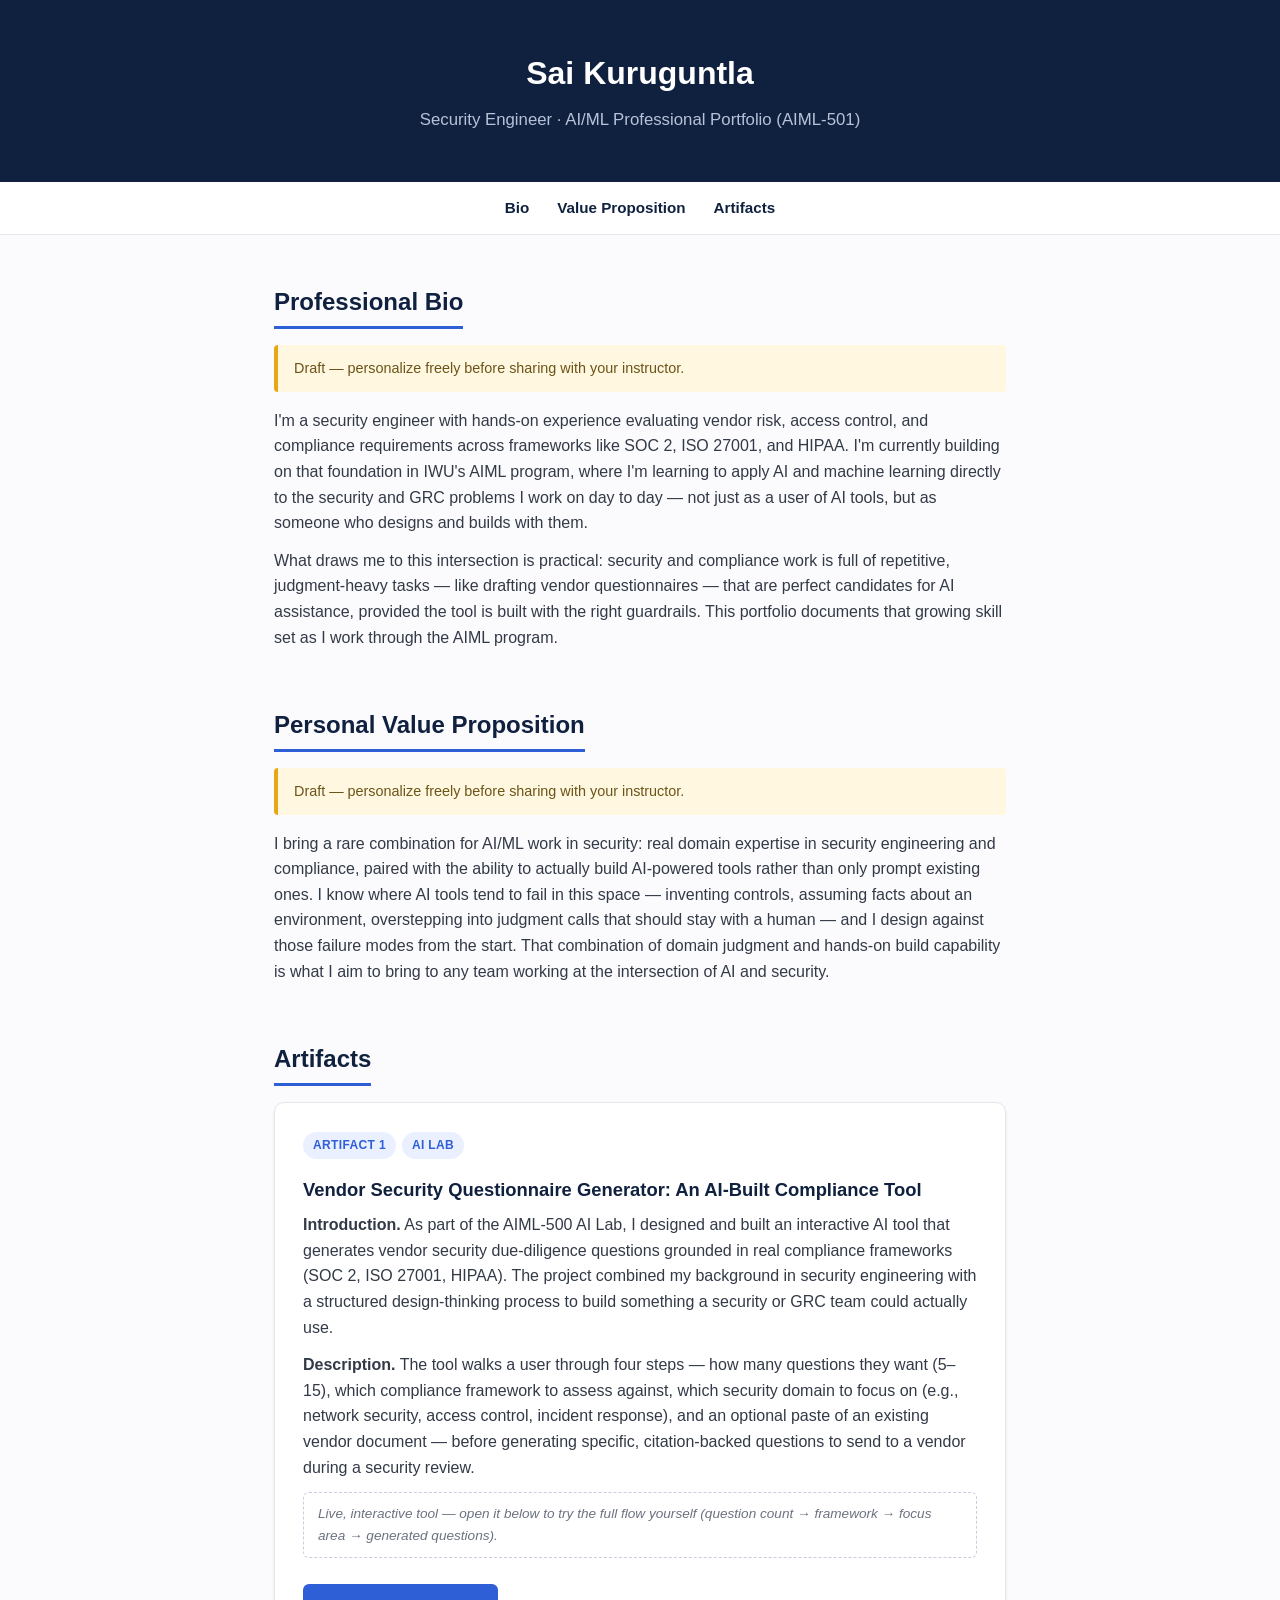
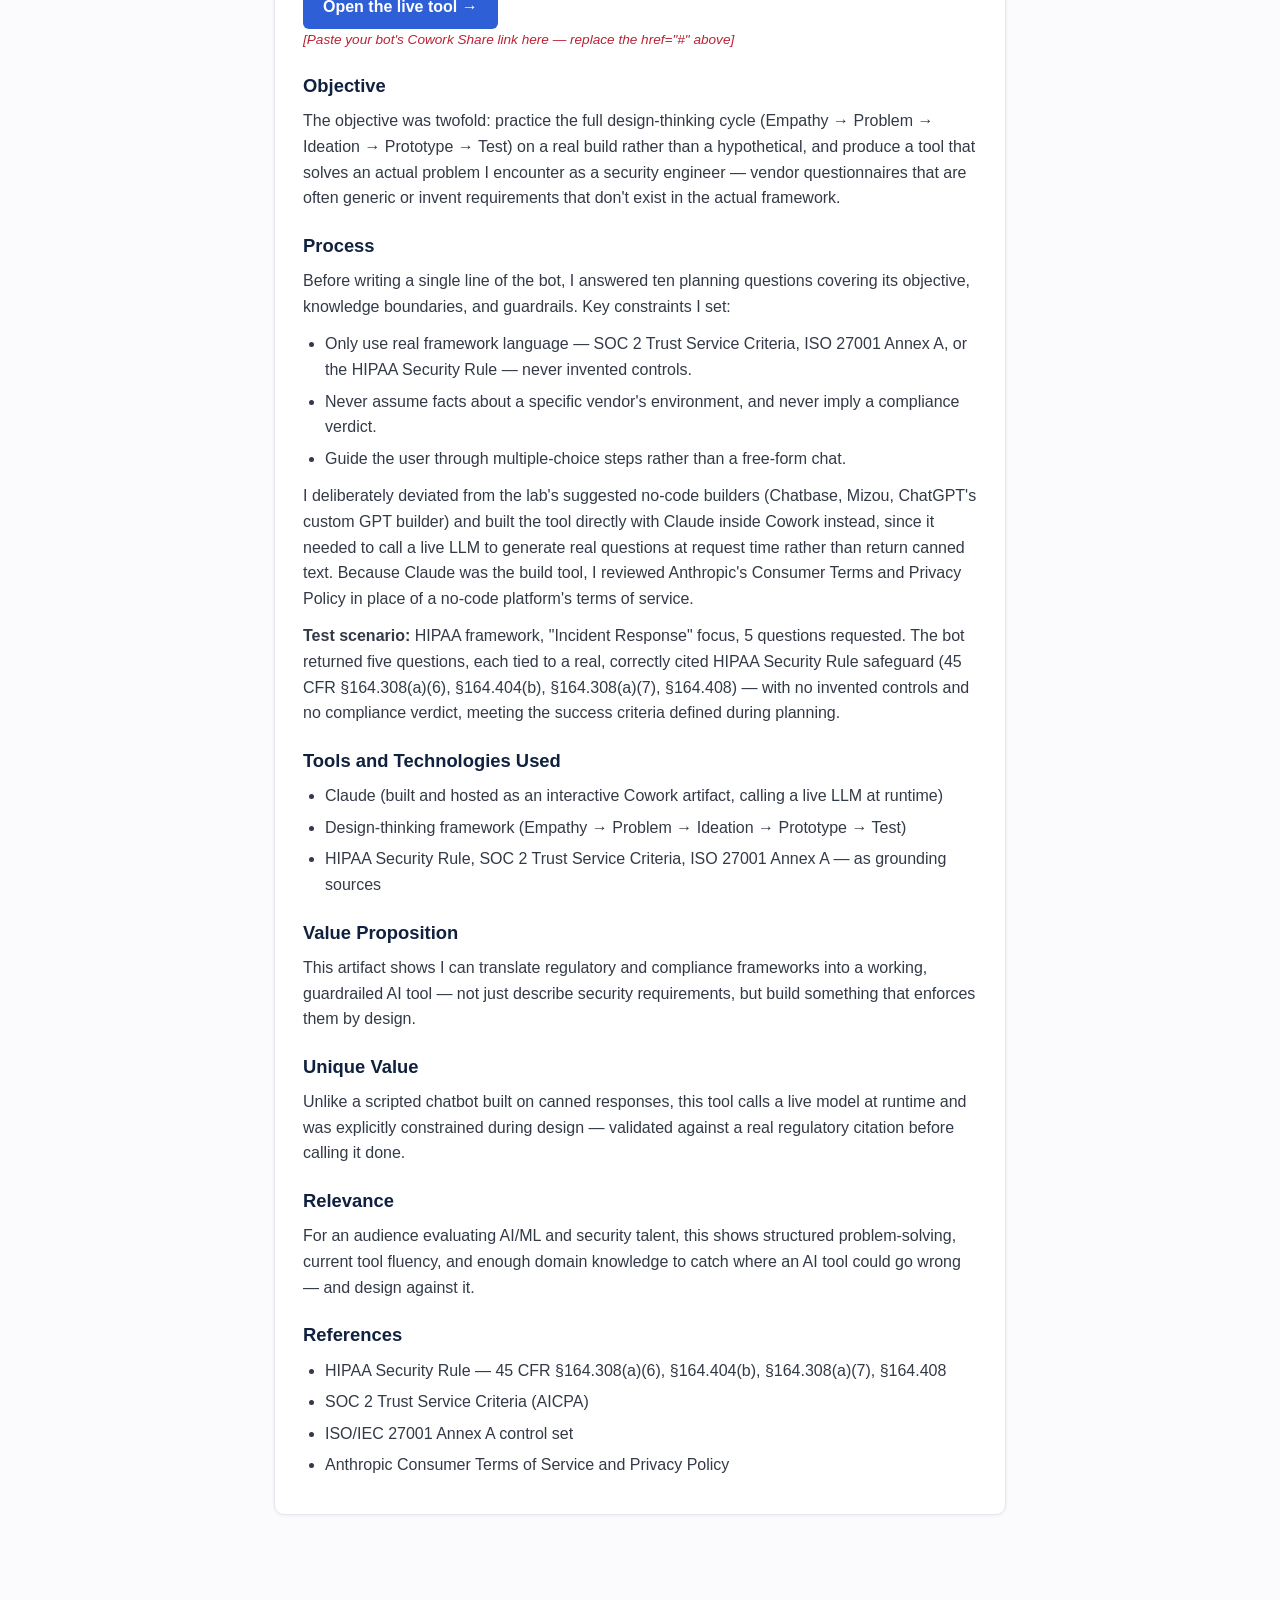
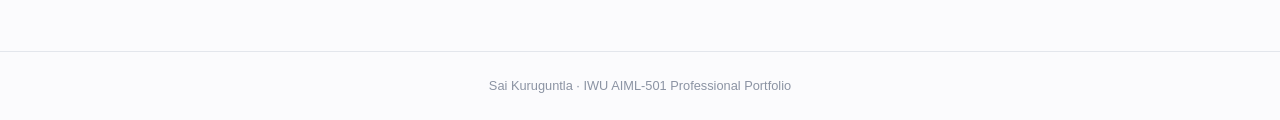
==== index.html @ c4cc2195 "Add files via upload" ====
<!DOCTYPE html>
<html lang="en">
<head>
<meta charset="UTF-8">
<title>Sai Kuruguntla — Professional Portfolio</title>
<style>
  :root { color-scheme: light; }
  * { box-sizing: border-box; margin: 0; padding: 0; }
  body {
    font-family: -apple-system, BlinkMacSystemFont, "Segoe UI", Helvetica, Arial, sans-serif;
    color: #1f2430;
    background: #fbfbfd;
    line-height: 1.6;
  }
  header {
    background: #10213f;
    color: #fff;
    padding: 48px 24px 36px;
    text-align: center;
  }
  header h1 { font-size: 2rem; font-weight: 700; }
  header p { margin-top: 8px; color: #b7c2d9; font-size: 1.05rem; }
  nav {
    position: sticky; top: 0; z-index: 10;
    background: #ffffff;
    border-bottom: 1px solid #e3e6ec;
    display: flex; justify-content: center; gap: 28px;
    padding: 14px 12px;
  }
  nav a {
    color: #10213f; text-decoration: none; font-weight: 600; font-size: 0.95rem;
  }
  nav a:hover { color: #2f5fd6; }
  main { max-width: 780px; margin: 0 auto; padding: 48px 24px 80px; }
  section { margin-bottom: 56px; }
  h2 {
    font-size: 1.5rem; color: #10213f; margin-bottom: 16px;
    border-bottom: 3px solid #2f5fd6; display: inline-block; padding-bottom: 4px;
  }
  h3 { font-size: 1.15rem; color: #10213f; margin: 20px 0 8px; }
  p { margin-bottom: 12px; color: #333a47; }
  ul { margin: 0 0 12px 22px; color: #333a47; }
  li { margin-bottom: 6px; }
  .editable {
    background: #fff7e0; border-left: 4px solid #e6a817;
    padding: 12px 16px; border-radius: 4px; font-size: 0.9rem; color: #6b5417;
    margin-bottom: 16px;
  }
  .card {
    background: #fff; border: 1px solid #e3e6ec; border-radius: 10px;
    padding: 28px 28px 24px; box-shadow: 0 1px 3px rgba(16,33,63,0.06);
  }
  .tag {
    display: inline-block; background: #eaf0ff; color: #2f5fd6;
    font-size: 0.75rem; font-weight: 700; padding: 4px 10px; border-radius: 999px;
    margin-right: 6px; margin-bottom: 12px; letter-spacing: 0.03em;
  }
  .cta {
    display: inline-block; background: #2f5fd6; color: #fff; text-decoration: none;
    font-weight: 600; padding: 10px 20px; border-radius: 6px; margin-top: 8px;
  }
  .cta:hover { background: #234ab0; }
  .placeholder-link { color: #b23; font-style: italic; font-size: 0.85rem; }
  .shot-note {
    border: 1px dashed #c7cede; border-radius: 6px; padding: 10px 14px;
    color: #6b7280; font-size: 0.85rem; font-style: italic; margin: 10px 0 18px;
  }
  footer {
    text-align: center; color: #8b93a3; font-size: 0.8rem; padding: 24px; border-top: 1px solid #e3e6ec;
  }
</style>
</head>
<body>

<header>
  <h1>Sai Kuruguntla</h1>
  <p>Security Engineer · AI/ML Professional Portfolio (AIML-501)</p>
</header>

<nav>
  <a href="#bio">Bio</a>
  <a href="#value">Value Proposition</a>
  <a href="#artifacts">Artifacts</a>
</nav>

<main>

  <section id="bio">
    <h2>Professional Bio</h2>
    <div class="editable">Draft — personalize freely before sharing with your instructor.</div>
    <p>I'm a security engineer with hands-on experience evaluating vendor risk, access control, and compliance requirements across frameworks like SOC 2, ISO 27001, and HIPAA. I'm currently building on that foundation in IWU's AIML program, where I'm learning to apply AI and machine learning directly to the security and GRC problems I work on day to day — not just as a user of AI tools, but as someone who designs and builds with them.</p>
    <p>What draws me to this intersection is practical: security and compliance work is full of repetitive, judgment-heavy tasks — like drafting vendor questionnaires — that are perfect candidates for AI assistance, provided the tool is built with the right guardrails. This portfolio documents that growing skill set as I work through the AIML program.</p>
  </section>

  <section id="value">
    <h2>Personal Value Proposition</h2>
    <div class="editable">Draft — personalize freely before sharing with your instructor.</div>
    <p>I bring a rare combination for AI/ML work in security: real domain expertise in security engineering and compliance, paired with the ability to actually build AI-powered tools rather than only prompt existing ones. I know where AI tools tend to fail in this space — inventing controls, assuming facts about an environment, overstepping into judgment calls that should stay with a human — and I design against those failure modes from the start. That combination of domain judgment and hands-on build capability is what I aim to bring to any team working at the intersection of AI and security.</p>
  </section>

  <section id="artifacts">
    <h2>Artifacts</h2>

    <div class="card">
      <span class="tag">ARTIFACT 1</span><span class="tag">AI LAB</span>
      <h3 style="margin-top:4px;">Vendor Security Questionnaire Generator: An AI-Built Compliance Tool</h3>

      <p><strong>Introduction.</strong> As part of the AIML-500 AI Lab, I designed and built an interactive AI tool that generates vendor security due-diligence questions grounded in real compliance frameworks (SOC 2, ISO 27001, HIPAA). The project combined my background in security engineering with a structured design-thinking process to build something a security or GRC team could actually use.</p>

      <p><strong>Description.</strong> The tool walks a user through four steps — how many questions they want (5–15), which compliance framework to assess against, which security domain to focus on (e.g., network security, access control, incident response), and an optional paste of an existing vendor document — before generating specific, citation-backed questions to send to a vendor during a security review.</p>

      <div class="shot-note">Live, interactive tool — open it below to try the full flow yourself (question count → framework → focus area → generated questions).</div>
      <a class="cta" href="#" id="live-tool-link">Open the live tool →</a>
      <p class="placeholder-link">[Paste your bot's Cowork Share link here — replace the href="#" above]</p>

      <h3>Objective</h3>
      <p>The objective was twofold: practice the full design-thinking cycle (Empathy → Problem → Ideation → Prototype → Test) on a real build rather than a hypothetical, and produce a tool that solves an actual problem I encounter as a security engineer — vendor questionnaires that are often generic or invent requirements that don't exist in the actual framework.</p>

      <h3>Process</h3>
      <p>Before writing a single line of the bot, I answered ten planning questions covering its objective, knowledge boundaries, and guardrails. Key constraints I set:</p>
      <ul>
        <li>Only use real framework language — SOC 2 Trust Service Criteria, ISO 27001 Annex A, or the HIPAA Security Rule — never invented controls.</li>
        <li>Never assume facts about a specific vendor's environment, and never imply a compliance verdict.</li>
        <li>Guide the user through multiple-choice steps rather than a free-form chat.</li>
      </ul>
      <p>I deliberately deviated from the lab's suggested no-code builders (Chatbase, Mizou, ChatGPT's custom GPT builder) and built the tool directly with Claude inside Cowork instead, since it needed to call a live LLM to generate real questions at request time rather than return canned text. Because Claude was the build tool, I reviewed Anthropic's Consumer Terms and Privacy Policy in place of a no-code platform's terms of service.</p>
      <p><strong>Test scenario:</strong> HIPAA framework, "Incident Response" focus, 5 questions requested. The bot returned five questions, each tied to a real, correctly cited HIPAA Security Rule safeguard (45 CFR §164.308(a)(6), §164.404(b), §164.308(a)(7), §164.408) — with no invented controls and no compliance verdict, meeting the success criteria defined during planning.</p>

      <h3>Tools and Technologies Used</h3>
      <ul>
        <li>Claude (built and hosted as an interactive Cowork artifact, calling a live LLM at runtime)</li>
        <li>Design-thinking framework (Empathy → Problem → Ideation → Prototype → Test)</li>
        <li>HIPAA Security Rule, SOC 2 Trust Service Criteria, ISO 27001 Annex A — as grounding sources</li>
      </ul>

      <h3>Value Proposition</h3>
      <p>This artifact shows I can translate regulatory and compliance frameworks into a working, guardrailed AI tool — not just describe security requirements, but build something that enforces them by design.</p>

      <h3>Unique Value</h3>
      <p>Unlike a scripted chatbot built on canned responses, this tool calls a live model at runtime and was explicitly constrained during design — validated against a real regulatory citation before calling it done.</p>

      <h3>Relevance</h3>
      <p>For an audience evaluating AI/ML and security talent, this shows structured problem-solving, current tool fluency, and enough domain knowledge to catch where an AI tool could go wrong — and design against it.</p>

      <h3>References</h3>
      <ul>
        <li>HIPAA Security Rule — 45 CFR §164.308(a)(6), §164.404(b), §164.308(a)(7), §164.408</li>
        <li>SOC 2 Trust Service Criteria (AICPA)</li>
        <li>ISO/IEC 27001 Annex A control set</li>
        <li>Anthropic Consumer Terms of Service and Privacy Policy</li>
      </ul>
    </div>

  </section>

</main>

<footer>
  Sai Kuruguntla · IWU AIML-501 Professional Portfolio
</footer>

</body>
</html>
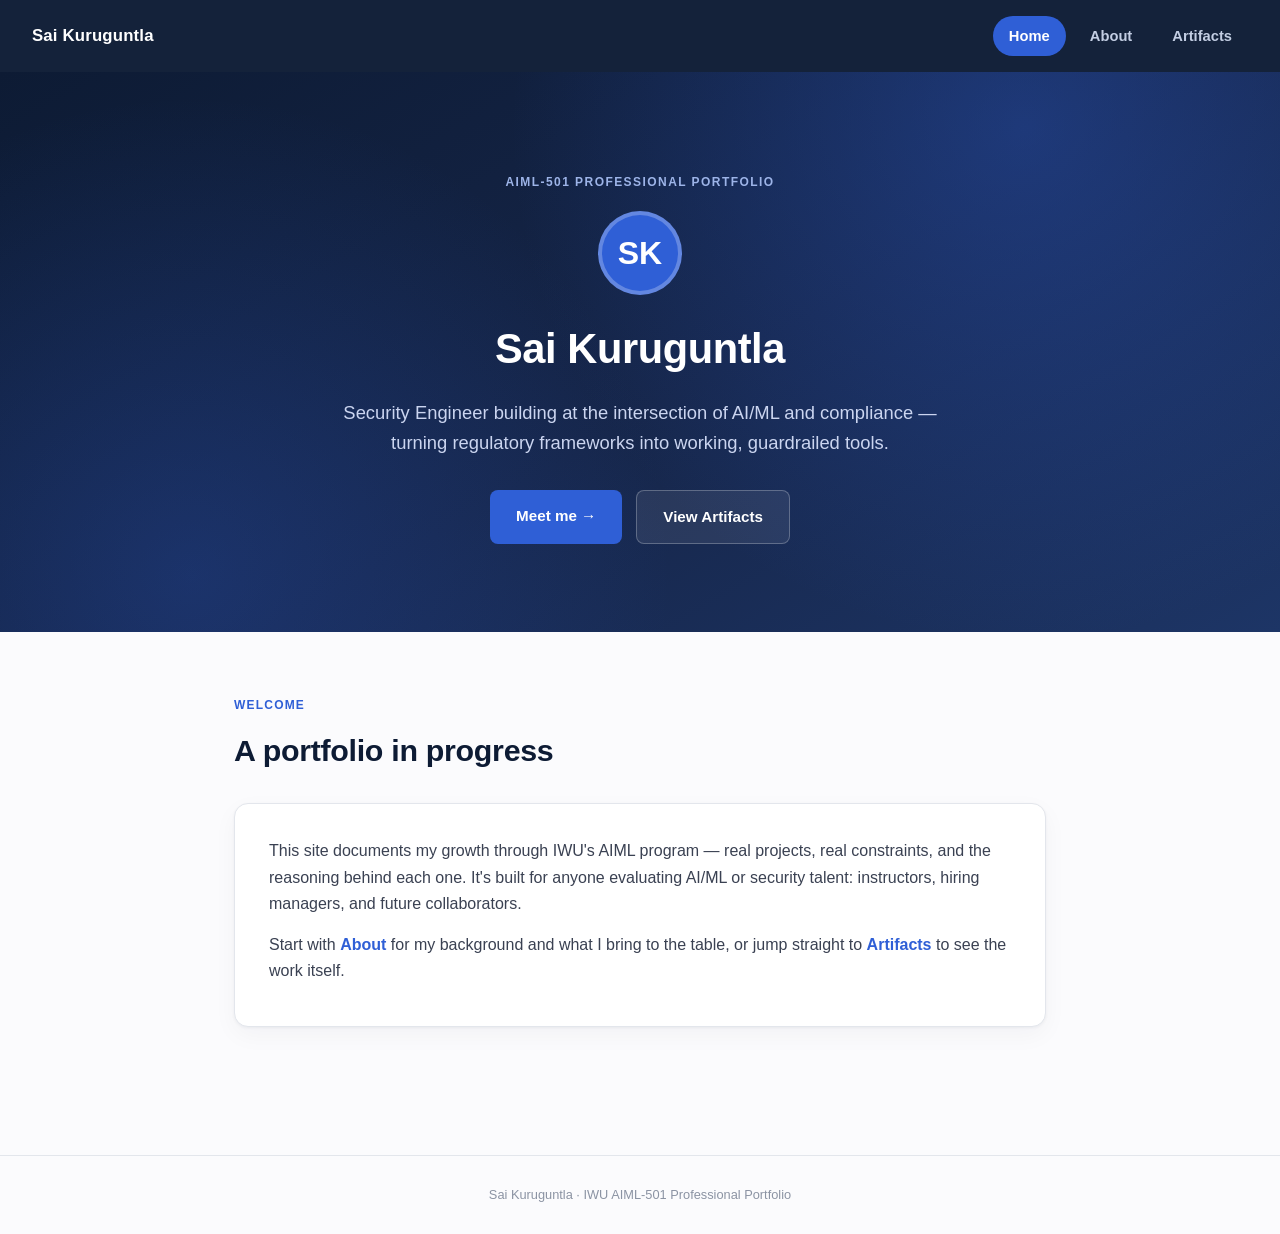
==== commit 4fc4275c: "Add files via upload" ====
--- a/index.html
+++ b/index.html
@@ -2,162 +2,42 @@
 <html lang="en">
 <head>
 <meta charset="UTF-8">
+<meta name="viewport" content="width=device-width, initial-scale=1">
 <title>Sai Kuruguntla — Professional Portfolio</title>
-<style>
-  :root { color-scheme: light; }
-  * { box-sizing: border-box; margin: 0; padding: 0; }
-  body {
-    font-family: -apple-system, BlinkMacSystemFont, "Segoe UI", Helvetica, Arial, sans-serif;
-    color: #1f2430;
-    background: #fbfbfd;
-    line-height: 1.6;
-  }
-  header {
-    background: #10213f;
-    color: #fff;
-    padding: 48px 24px 36px;
-    text-align: center;
-  }
-  header h1 { font-size: 2rem; font-weight: 700; }
-  header p { margin-top: 8px; color: #b7c2d9; font-size: 1.05rem; }
-  nav {
-    position: sticky; top: 0; z-index: 10;
-    background: #ffffff;
-    border-bottom: 1px solid #e3e6ec;
-    display: flex; justify-content: center; gap: 28px;
-    padding: 14px 12px;
-  }
-  nav a {
-    color: #10213f; text-decoration: none; font-weight: 600; font-size: 0.95rem;
-  }
-  nav a:hover { color: #2f5fd6; }
-  main { max-width: 780px; margin: 0 auto; padding: 48px 24px 80px; }
-  section { margin-bottom: 56px; }
-  h2 {
-    font-size: 1.5rem; color: #10213f; margin-bottom: 16px;
-    border-bottom: 3px solid #2f5fd6; display: inline-block; padding-bottom: 4px;
-  }
-  h3 { font-size: 1.15rem; color: #10213f; margin: 20px 0 8px; }
-  p { margin-bottom: 12px; color: #333a47; }
-  ul { margin: 0 0 12px 22px; color: #333a47; }
-  li { margin-bottom: 6px; }
-  .editable {
-    background: #fff7e0; border-left: 4px solid #e6a817;
-    padding: 12px 16px; border-radius: 4px; font-size: 0.9rem; color: #6b5417;
-    margin-bottom: 16px;
-  }
-  .card {
-    background: #fff; border: 1px solid #e3e6ec; border-radius: 10px;
-    padding: 28px 28px 24px; box-shadow: 0 1px 3px rgba(16,33,63,0.06);
-  }
-  .tag {
-    display: inline-block; background: #eaf0ff; color: #2f5fd6;
-    font-size: 0.75rem; font-weight: 700; padding: 4px 10px; border-radius: 999px;
-    margin-right: 6px; margin-bottom: 12px; letter-spacing: 0.03em;
-  }
-  .cta {
-    display: inline-block; background: #2f5fd6; color: #fff; text-decoration: none;
-    font-weight: 600; padding: 10px 20px; border-radius: 6px; margin-top: 8px;
-  }
-  .cta:hover { background: #234ab0; }
-  .placeholder-link { color: #b23; font-style: italic; font-size: 0.85rem; }
-  .shot-note {
-    border: 1px dashed #c7cede; border-radius: 6px; padding: 10px 14px;
-    color: #6b7280; font-size: 0.85rem; font-style: italic; margin: 10px 0 18px;
-  }
-  footer {
-    text-align: center; color: #8b93a3; font-size: 0.8rem; padding: 24px; border-top: 1px solid #e3e6ec;
-  }
-</style>
+<link rel="stylesheet" href="styles.css">
 </head>
 <body>
 
-<header>
-  <h1>Sai Kuruguntla</h1>
-  <p>Security Engineer · AI/ML Professional Portfolio (AIML-501)</p>
-</header>
-
-<nav>
-  <a href="#bio">Bio</a>
-  <a href="#value">Value Proposition</a>
-  <a href="#artifacts">Artifacts</a>
+<nav class="site-nav">
+  <a href="index.html" class="brand">Sai Kuruguntla</a>
+  <div class="links">
+    <a href="index.html" class="nav-link active">Home</a>
+    <a href="about.html" class="nav-link">About</a>
+    <a href="artifacts.html" class="nav-link">Artifacts</a>
+  </div>
 </nav>
 
+<div class="hero">
+  <span class="eyebrow">AIML-501 Professional Portfolio</span>
+  <div class="avatar-badge">SK</div>
+  <h1>Sai Kuruguntla</h1>
+  <p class="lede">Security Engineer building at the intersection of AI/ML and compliance — turning regulatory frameworks into working, guardrailed tools.</p>
+  <div class="hero-ctas">
+    <a href="about.html" class="btn btn-primary">Meet me →</a>
+    <a href="artifacts.html" class="btn btn-ghost">View Artifacts</a>
+  </div>
+</div>
+
 <main>
-
-  <section id="bio">
-    <h2>Professional Bio</h2>
-    <div class="editable">Draft — personalize freely before sharing with your instructor.</div>
-    <p>I'm a security engineer with hands-on experience evaluating vendor risk, access control, and compliance requirements across frameworks like SOC 2, ISO 27001, and HIPAA. I'm currently building on that foundation in IWU's AIML program, where I'm learning to apply AI and machine learning directly to the security and GRC problems I work on day to day — not just as a user of AI tools, but as someone who designs and builds with them.</p>
-    <p>What draws me to this intersection is practical: security and compliance work is full of repetitive, judgment-heavy tasks — like drafting vendor questionnaires — that are perfect candidates for AI assistance, provided the tool is built with the right guardrails. This portfolio documents that growing skill set as I work through the AIML program.</p>
-  </section>
-
-  <section id="value">
-    <h2>Personal Value Proposition</h2>
-    <div class="editable">Draft — personalize freely before sharing with your instructor.</div>
-    <p>I bring a rare combination for AI/ML work in security: real domain expertise in security engineering and compliance, paired with the ability to actually build AI-powered tools rather than only prompt existing ones. I know where AI tools tend to fail in this space — inventing controls, assuming facts about an environment, overstepping into judgment calls that should stay with a human — and I design against those failure modes from the start. That combination of domain judgment and hands-on build capability is what I aim to bring to any team working at the intersection of AI and security.</p>
-  </section>
-
-  <section id="artifacts">
-    <h2>Artifacts</h2>
-
-    <div class="card">
-      <span class="tag">ARTIFACT 1</span><span class="tag">AI LAB</span>
-      <h3 style="margin-top:4px;">Vendor Security Questionnaire Generator: An AI-Built Compliance Tool</h3>
-
-      <p><strong>Introduction.</strong> As part of the AIML-500 AI Lab, I designed and built an interactive AI tool that generates vendor security due-diligence questions grounded in real compliance frameworks (SOC 2, ISO 27001, HIPAA). The project combined my background in security engineering with a structured design-thinking process to build something a security or GRC team could actually use.</p>
-
-      <p><strong>Description.</strong> The tool walks a user through four steps — how many questions they want (5–15), which compliance framework to assess against, which security domain to focus on (e.g., network security, access control, incident response), and an optional paste of an existing vendor document — before generating specific, citation-backed questions to send to a vendor during a security review.</p>
-
-      <div class="shot-note">Live, interactive tool — open it below to try the full flow yourself (question count → framework → focus area → generated questions).</div>
-      <a class="cta" href="#" id="live-tool-link">Open the live tool →</a>
-      <p class="placeholder-link">[Paste your bot's Cowork Share link here — replace the href="#" above]</p>
-
-      <h3>Objective</h3>
-      <p>The objective was twofold: practice the full design-thinking cycle (Empathy → Problem → Ideation → Prototype → Test) on a real build rather than a hypothetical, and produce a tool that solves an actual problem I encounter as a security engineer — vendor questionnaires that are often generic or invent requirements that don't exist in the actual framework.</p>
-
-      <h3>Process</h3>
-      <p>Before writing a single line of the bot, I answered ten planning questions covering its objective, knowledge boundaries, and guardrails. Key constraints I set:</p>
-      <ul>
-        <li>Only use real framework language — SOC 2 Trust Service Criteria, ISO 27001 Annex A, or the HIPAA Security Rule — never invented controls.</li>
-        <li>Never assume facts about a specific vendor's environment, and never imply a compliance verdict.</li>
-        <li>Guide the user through multiple-choice steps rather than a free-form chat.</li>
-      </ul>
-      <p>I deliberately deviated from the lab's suggested no-code builders (Chatbase, Mizou, ChatGPT's custom GPT builder) and built the tool directly with Claude inside Cowork instead, since it needed to call a live LLM to generate real questions at request time rather than return canned text. Because Claude was the build tool, I reviewed Anthropic's Consumer Terms and Privacy Policy in place of a no-code platform's terms of service.</p>
-      <p><strong>Test scenario:</strong> HIPAA framework, "Incident Response" focus, 5 questions requested. The bot returned five questions, each tied to a real, correctly cited HIPAA Security Rule safeguard (45 CFR §164.308(a)(6), §164.404(b), §164.308(a)(7), §164.408) — with no invented controls and no compliance verdict, meeting the success criteria defined during planning.</p>
-
-      <h3>Tools and Technologies Used</h3>
-      <ul>
-        <li>Claude (built and hosted as an interactive Cowork artifact, calling a live LLM at runtime)</li>
-        <li>Design-thinking framework (Empathy → Problem → Ideation → Prototype → Test)</li>
-        <li>HIPAA Security Rule, SOC 2 Trust Service Criteria, ISO 27001 Annex A — as grounding sources</li>
-      </ul>
-
-      <h3>Value Proposition</h3>
-      <p>This artifact shows I can translate regulatory and compliance frameworks into a working, guardrailed AI tool — not just describe security requirements, but build something that enforces them by design.</p>
-
-      <h3>Unique Value</h3>
-      <p>Unlike a scripted chatbot built on canned responses, this tool calls a live model at runtime and was explicitly constrained during design — validated against a real regulatory citation before calling it done.</p>
-
-      <h3>Relevance</h3>
-      <p>For an audience evaluating AI/ML and security talent, this shows structured problem-solving, current tool fluency, and enough domain knowledge to catch where an AI tool could go wrong — and design against it.</p>
-
-      <h3>References</h3>
-      <ul>
-        <li>HIPAA Security Rule — 45 CFR §164.308(a)(6), §164.404(b), §164.308(a)(7), §164.408</li>
-        <li>SOC 2 Trust Service Criteria (AICPA)</li>
-        <li>ISO/IEC 27001 Annex A control set</li>
-        <li>Anthropic Consumer Terms of Service and Privacy Policy</li>
-      </ul>
-    </div>
-
-  </section>
-
+  <div class="section-label">Welcome</div>
+  <h2 class="section-title">A portfolio in progress</h2>
+  <div class="card">
+    <p>This site documents my growth through IWU's AIML program — real projects, real constraints, and the reasoning behind each one. It's built for anyone evaluating AI/ML or security talent: instructors, hiring managers, and future collaborators.</p>
+    <p>Start with <a href="about.html" class="cta-link">About</a> for my background and what I bring to the table, or jump straight to <a href="artifacts.html" class="cta-link">Artifacts</a> to see the work itself.</p>
+  </div>
 </main>
 
-<footer>
-  Sai Kuruguntla · IWU AIML-501 Professional Portfolio
-</footer>
+<footer class="site-footer">Sai Kuruguntla · IWU AIML-501 Professional Portfolio</footer>
 
 </body>
 </html>
--- a/styles.css
+++ b/styles.css
@@ -0,0 +1,168 @@
+/* Shared styles for Sai Kuruguntla — AIML-501 Portfolio */
+:root {
+  --navy: #0d1b34;
+  --navy-light: #16264a;
+  --blue: #2f5fd6;
+  --blue-light: #eaf0ff;
+  --ink: #1f2430;
+  --muted: #5b6472;
+  --border: #e3e6ec;
+  --bg: #fbfbfd;
+  color-scheme: light;
+}
+* { box-sizing: border-box; margin: 0; padding: 0; }
+body {
+  font-family: -apple-system, BlinkMacSystemFont, "Segoe UI", Helvetica, Arial, sans-serif;
+  color: var(--ink);
+  background: var(--bg);
+  line-height: 1.65;
+  -webkit-font-smoothing: antialiased;
+}
+
+/* Nav */
+.site-nav {
+  position: sticky; top: 0; z-index: 50;
+  background: rgba(13, 27, 52, 0.97);
+  backdrop-filter: blur(6px);
+  display: flex; align-items: center; justify-content: space-between;
+  padding: 16px 32px;
+}
+.site-nav .brand {
+  color: #fff; font-weight: 700; font-size: 1.05rem; text-decoration: none;
+  letter-spacing: 0.01em;
+}
+.site-nav .links { display: flex; gap: 8px; }
+.site-nav a.nav-link {
+  color: #c3ceE3; text-decoration: none; font-weight: 600; font-size: 0.92rem;
+  padding: 8px 16px; border-radius: 999px; transition: all .15s ease;
+}
+.site-nav a.nav-link:hover { color: #fff; background: rgba(255,255,255,0.08); }
+.site-nav a.nav-link.active { color: #fff; background: var(--blue); }
+
+/* Hero */
+.hero {
+  background: linear-gradient(150deg, var(--navy) 0%, var(--navy-light) 55%, #1d3566 100%);
+  color: #fff; text-align: center; padding: 96px 24px 88px;
+  position: relative; overflow: hidden;
+}
+.hero::before {
+  content: ""; position: absolute; inset: 0;
+  background: radial-gradient(circle at 80% 10%, rgba(47,95,214,0.35), transparent 45%),
+              radial-gradient(circle at 15% 90%, rgba(47,95,214,0.25), transparent 40%);
+}
+.hero * { position: relative; }
+.eyebrow {
+  display: inline-block; text-transform: uppercase; letter-spacing: 0.12em;
+  font-size: 0.75rem; font-weight: 700; color: #9db4e8; margin-bottom: 18px;
+}
+.hero h1 { font-size: 2.6rem; font-weight: 800; margin-bottom: 14px; letter-spacing: -0.01em; }
+.hero p.lede { font-size: 1.15rem; color: #cbd5f0; max-width: 620px; margin: 0 auto 32px; }
+.hero-ctas { display: flex; gap: 14px; justify-content: center; flex-wrap: wrap; }
+
+.btn {
+  display: inline-block; text-decoration: none; font-weight: 700; font-size: 0.95rem;
+  padding: 13px 26px; border-radius: 8px; transition: all .15s ease;
+}
+.btn-primary { background: var(--blue); color: #fff; }
+.btn-primary:hover { background: #2350bd; transform: translateY(-1px); }
+.btn-ghost { background: rgba(255,255,255,0.08); color: #fff; border: 1px solid rgba(255,255,255,0.25); }
+.btn-ghost:hover { background: rgba(255,255,255,0.16); }
+
+/* Main content */
+main { max-width: 860px; margin: 0 auto; padding: 64px 24px 100px; }
+.section-label {
+  text-transform: uppercase; letter-spacing: 0.1em; font-size: 0.75rem; font-weight: 700;
+  color: var(--blue); margin-bottom: 10px;
+}
+h2.section-title { font-size: 1.9rem; font-weight: 800; color: var(--navy); margin-bottom: 28px; letter-spacing: -0.01em; }
+h3 { font-size: 1.15rem; color: var(--navy); margin: 22px 0 8px; font-weight: 700; }
+p { color: #3a4152; margin-bottom: 14px; }
+ul { margin: 0 0 14px 22px; color: #3a4152; }
+li { margin-bottom: 7px; }
+
+.card {
+  background: #fff; border: 1px solid var(--border); border-radius: 14px;
+  padding: 34px 34px 28px; box-shadow: 0 1px 3px rgba(16,33,63,0.05), 0 8px 24px rgba(16,33,63,0.04);
+  margin-bottom: 28px;
+}
+.card + .card { margin-top: 28px; }
+
+.tag {
+  display: inline-block; background: var(--blue-light); color: var(--blue);
+  font-size: 0.72rem; font-weight: 800; padding: 5px 12px; border-radius: 999px;
+  margin-right: 6px; margin-bottom: 14px; letter-spacing: 0.04em; text-transform: uppercase;
+}
+
+.avatar-badge {
+  width: 84px; height: 84px; border-radius: 50%; background: var(--blue);
+  color: #fff; font-size: 2rem; font-weight: 800; display: flex; align-items: center;
+  justify-content: center; margin: 0 auto 20px; border: 4px solid rgba(255,255,255,0.25);
+}
+
+/* Screenshot gallery */
+.shot-grid {
+  display: grid; grid-template-columns: repeat(auto-fit, minmax(260px, 1fr));
+  gap: 18px; margin: 18px 0 8px;
+}
+.shot {
+  border: 1px solid var(--border); border-radius: 10px; overflow: hidden;
+  background: #fff;
+}
+.shot img { width: 100%; display: block; background: #f1f3f8; }
+.shot .caption {
+  padding: 10px 14px; font-size: 0.82rem; color: var(--muted); border-top: 1px solid var(--border);
+}
+.shot.placeholder {
+  aspect-ratio: 16/10; display: flex; align-items: center; justify-content: center;
+  color: #b7bfcc; font-size: 0.85rem; font-style: italic; text-align: center; padding: 16px;
+}
+
+.cta-link { color: var(--blue); font-weight: 700; text-decoration: none; }
+.cta-link:hover { text-decoration: underline; }
+
+footer.site-footer {
+  text-align: center; color: #8b93a3; font-size: 0.8rem; padding: 28px 24px;
+  border-top: 1px solid var(--border);
+}
+
+/* Bot UI recreations (device frame mockups) */
+.device-frame {
+  border-radius: 10px; overflow: hidden; border: 1px solid var(--border);
+  box-shadow: 0 4px 16px rgba(16,33,63,0.08); margin: 22px 0; background: #fff;
+}
+.device-frame .bar { background: #1c2534; padding: 9px 14px; display: flex; align-items: center; gap: 7px; }
+.device-frame .dot { width: 10px; height: 10px; border-radius: 50%; }
+.device-frame .dot.red { background: #ff5f57; }
+.device-frame .dot.yellow { background: #ffbd2e; }
+.device-frame .dot.green { background: #28c840; }
+.device-frame .toolbar-title { color: #c7cede; font-size: 0.74rem; margin-left: 10px; }
+.device-frame .content { padding: 30px 24px; background: #f4f6fa; }
+.mock-card { background: #fff; border-radius: 12px; padding: 26px 28px; max-width: 440px; margin: 0 auto; box-shadow: 0 1px 3px rgba(16,33,63,0.07); }
+.mock-progress { display: flex; gap: 6px; margin: 4px 0 16px; }
+.mock-progress span { flex: 1; height: 5px; border-radius: 3px; background: #e3e6ec; }
+.mock-progress span.filled { background: var(--navy); }
+.mock-step-tag {
+  display: inline-block; background: var(--blue-light); color: var(--blue);
+  font-size: 0.68rem; font-weight: 800; padding: 4px 10px; border-radius: 6px; margin-bottom: 10px; letter-spacing: 0.03em;
+}
+.mock-title { font-size: 1.05rem; font-weight: 800; color: var(--navy); margin-bottom: 6px; }
+.mock-sub { font-size: 0.82rem; color: var(--muted); margin-bottom: 16px; }
+.mock-btn { display: inline-block; background: var(--navy); color: #fff !important; font-weight: 700; font-size: 0.82rem; padding: 9px 18px; border-radius: 6px; text-decoration: none; margin-top: 4px; }
+.mock-option { border: 1px solid var(--border); border-radius: 8px; padding: 11px 14px; margin-bottom: 8px; font-size: 0.82rem; color: #333; }
+.mock-option.selected { border-color: var(--blue); border-width: 2px; background: var(--blue-light); color: var(--navy); }
+.mock-option strong { display: block; font-size: 0.85rem; margin-bottom: 1px; }
+.mock-option span.desc { color: var(--muted); font-size: 0.76rem; }
+.mock-question { display: flex; gap: 12px; padding: 11px 0; border-bottom: 1px solid var(--border); font-size: 0.82rem; color: #333; text-align: left; }
+.mock-question:last-child { border-bottom: none; }
+.mock-qnum { flex: 0 0 20px; height: 20px; border-radius: 50%; background: var(--navy); color: #fff; font-size: 0.68rem; font-weight: 800; display: flex; align-items: center; justify-content: center; }
+.mock-tags { margin-bottom: 14px; }
+.mock-tags span { display: inline-block; background: var(--blue-light); color: var(--blue); font-size: 0.68rem; font-weight: 700; padding: 3px 10px; border-radius: 999px; margin-right: 6px; }
+.mock-caption { text-align: center; font-size: 0.8rem; color: var(--muted); padding: 12px 16px; border-top: 1px solid var(--border); background: #fff; }
+
+@media (max-width: 640px) {
+  .site-nav { padding: 14px 18px; }
+  .hero { padding: 72px 20px 64px; }
+  .hero h1 { font-size: 2rem; }
+  main { padding: 44px 18px 72px; }
+  .card { padding: 24px 20px 20px; }
+}
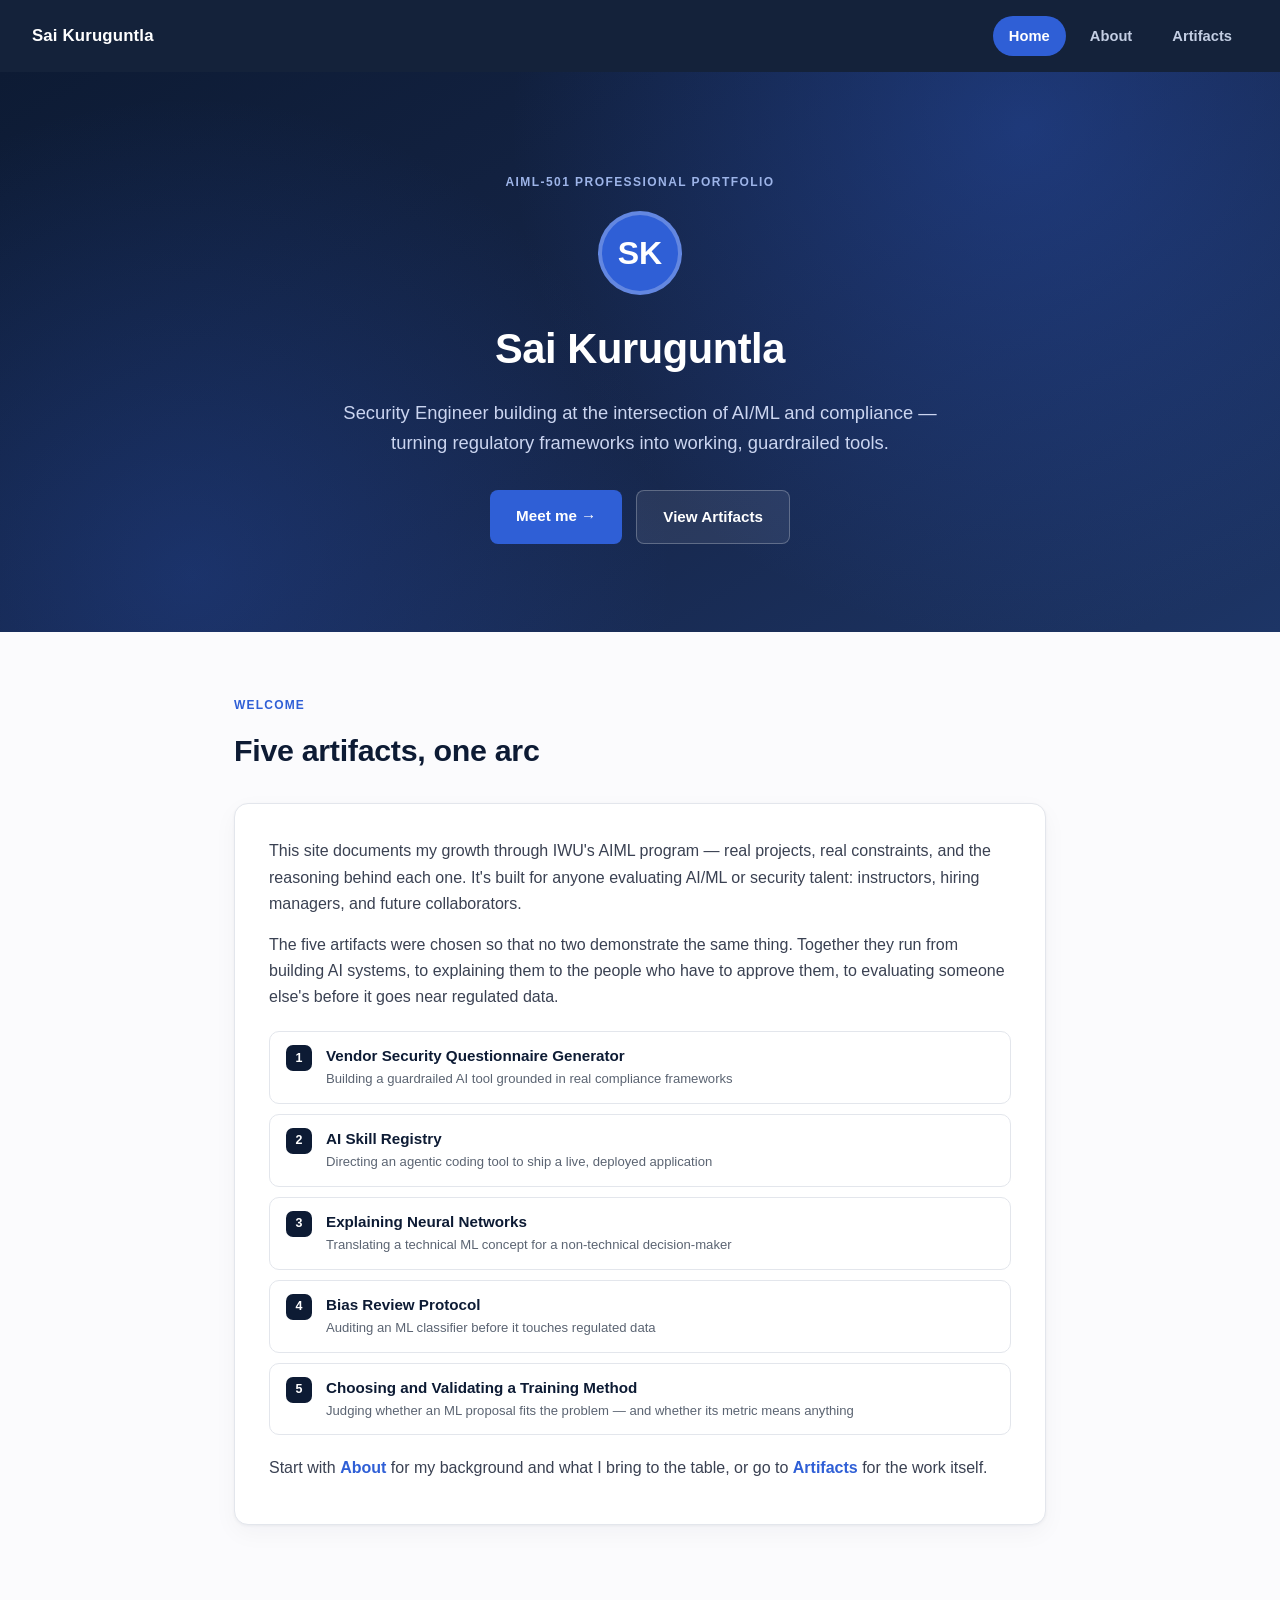
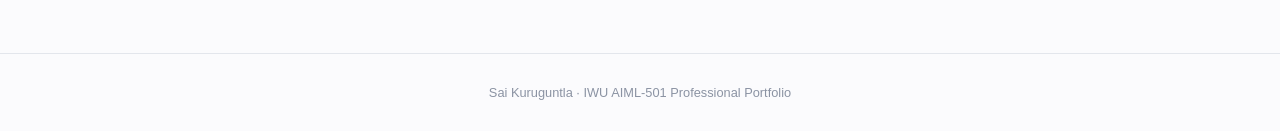
==== commit ac7b9e32: "Add files via upload" ====
--- a/index.html
+++ b/index.html
@@ -30,10 +30,35 @@
 
 <main>
   <div class="section-label">Welcome</div>
-  <h2 class="section-title">A portfolio in progress</h2>
+  <h2 class="section-title">Five artifacts, one arc</h2>
   <div class="card">
     <p>This site documents my growth through IWU's AIML program — real projects, real constraints, and the reasoning behind each one. It's built for anyone evaluating AI/ML or security talent: instructors, hiring managers, and future collaborators.</p>
-    <p>Start with <a href="about.html" class="cta-link">About</a> for my background and what I bring to the table, or jump straight to <a href="artifacts.html" class="cta-link">Artifacts</a> to see the work itself.</p>
+    <p>The five artifacts were chosen so that no two demonstrate the same thing. Together they run from building AI systems, to explaining them to the people who have to approve them, to evaluating someone else's before it goes near regulated data.</p>
+
+    <div class="index-list" style="margin-top:20px;">
+      <a class="index-item" href="artifacts.html#artifact-1">
+        <span class="index-num">1</span>
+        <span class="index-text"><strong>Vendor Security Questionnaire Generator</strong><span>Building a guardrailed AI tool grounded in real compliance frameworks</span></span>
+      </a>
+      <a class="index-item" href="artifacts.html#artifact-2">
+        <span class="index-num">2</span>
+        <span class="index-text"><strong>AI Skill Registry</strong><span>Directing an agentic coding tool to ship a live, deployed application</span></span>
+      </a>
+      <a class="index-item" href="artifacts.html#artifact-3">
+        <span class="index-num">3</span>
+        <span class="index-text"><strong>Explaining Neural Networks</strong><span>Translating a technical ML concept for a non-technical decision-maker</span></span>
+      </a>
+      <a class="index-item" href="artifacts.html#artifact-4">
+        <span class="index-num">4</span>
+        <span class="index-text"><strong>Bias Review Protocol</strong><span>Auditing an ML classifier before it touches regulated data</span></span>
+      </a>
+      <a class="index-item" href="artifacts.html#artifact-5">
+        <span class="index-num">5</span>
+        <span class="index-text"><strong>Choosing and Validating a Training Method</strong><span>Judging whether an ML proposal fits the problem — and whether its metric means anything</span></span>
+      </a>
+    </div>
+
+    <p style="margin-top:20px;">Start with <a href="about.html" class="cta-link">About</a> for my background and what I bring to the table, or go to <a href="artifacts.html" class="cta-link">Artifacts</a> for the work itself.</p>
   </div>
 </main>
 
--- a/styles.css
+++ b/styles.css
@@ -120,6 +120,36 @@
 .cta-link { color: var(--blue); font-weight: 700; text-decoration: none; }
 .cta-link:hover { text-decoration: underline; }
 
+/* Anchor offset so sticky nav doesn't cover jumped-to headings */
+.anchor { scroll-margin-top: 88px; }
+
+/* Artifact index / jump list */
+.index-list { display: grid; gap: 10px; margin-top: 4px; }
+.index-item {
+  display: flex; align-items: flex-start; gap: 14px; text-decoration: none;
+  border: 1px solid var(--border); border-radius: 10px; padding: 13px 16px;
+  background: #fff; transition: all .15s ease;
+}
+.index-item:hover { border-color: var(--blue); background: var(--blue-light); transform: translateX(2px); }
+.index-num {
+  flex: 0 0 26px; height: 26px; border-radius: 7px; background: var(--navy); color: #fff;
+  font-size: 0.78rem; font-weight: 800; display: flex; align-items: center; justify-content: center;
+}
+.index-text { display: flex; flex-direction: column; }
+.index-text strong { color: var(--navy); font-size: 0.95rem; line-height: 1.4; }
+.index-text span { color: var(--muted); font-size: 0.82rem; margin-top: 2px; }
+
+/* Competency matrix */
+.matrix { width: 100%; border-collapse: collapse; margin: 6px 0 4px; font-size: 0.85rem; }
+.matrix th, .matrix td { text-align: left; padding: 10px 12px; border-bottom: 1px solid var(--border); vertical-align: top; }
+.matrix th {
+  color: var(--blue); font-size: 0.72rem; text-transform: uppercase; letter-spacing: 0.07em;
+  font-weight: 800; border-bottom: 1px solid #c9cfda;
+}
+.matrix td:first-child { color: var(--navy); font-weight: 700; white-space: nowrap; }
+.matrix tr:last-child td { border-bottom: none; }
+.table-scroll { overflow-x: auto; }
+
 footer.site-footer {
   text-align: center; color: #8b93a3; font-size: 0.8rem; padding: 28px 24px;
   border-top: 1px solid var(--border);
